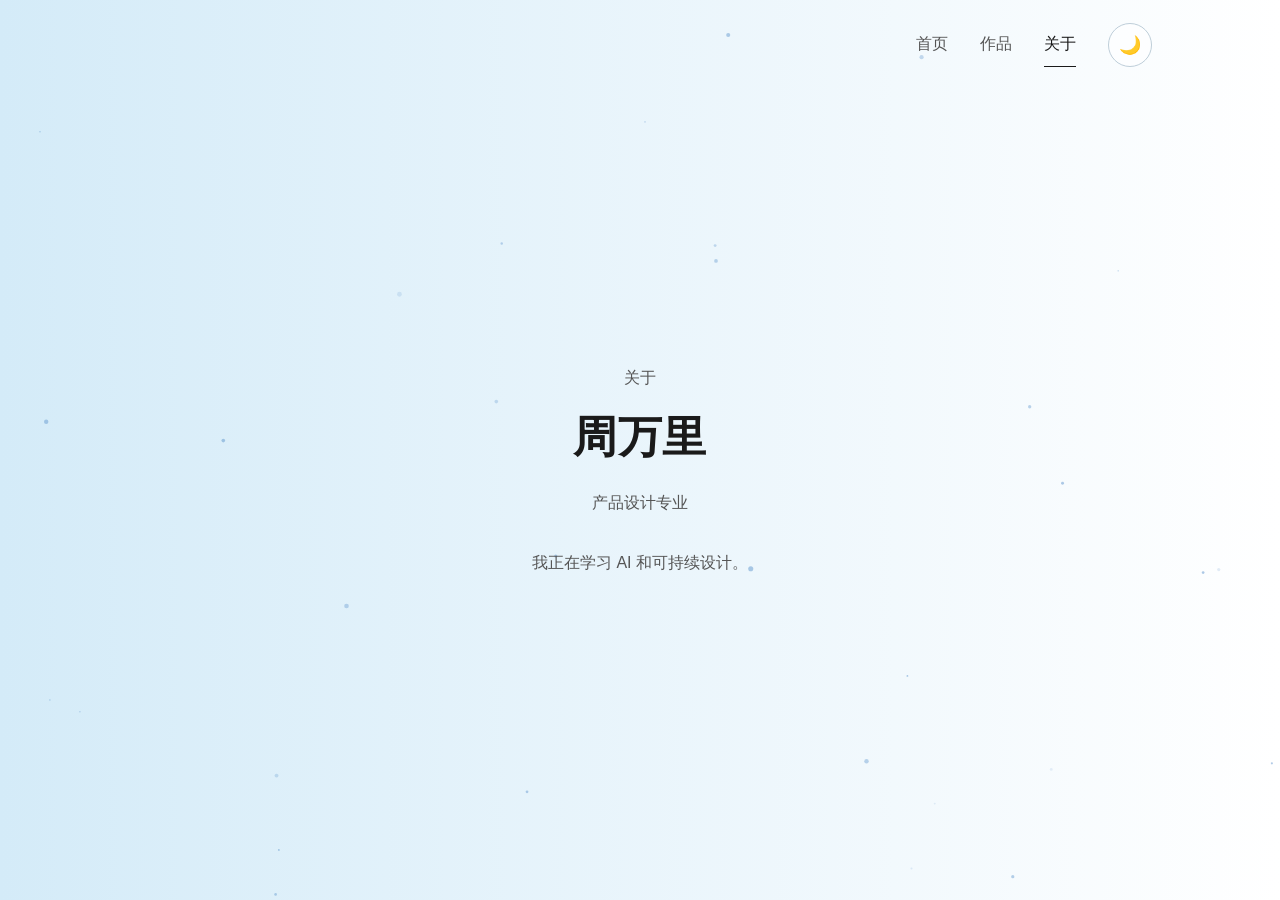
==== about.html @ 1b7b54f4 "作品集：三件作品 + 设计系统 + 响应式" ====
<!DOCTYPE html>
<html lang="zh-CN">
<head>
  <meta charset="UTF-8" />
  <meta name="viewport" content="width=device-width, initial-scale=1.0" />
  <meta name="description" content="周万里的个人作品集 · 产品设计、AI 与可持续设计。" />
  <title>周万里 · 关于</title>
  <link rel="stylesheet" href="style.css">
</head>
<body>
  <script>
    // 在内容绘制前恢复主题；存储不可用时仍可正常切换。
    try { document.body.classList.toggle('dark', localStorage.getItem('portfolio-theme') === 'dark'); } catch (_) {}
  </script>
  <canvas id="particles" aria-hidden="true"></canvas>
  <header class="site-header">
    <nav aria-label="主导航">
      <a href="index.html">首页</a>
      <a href="works.html">作品</a>
      <a href="about.html" aria-current="page">关于</a>
    </nav>
    <button id="themeToggle" class="theme-toggle" type="button" aria-label="切换深色模式" aria-pressed="false">🌙</button>
  </header>
  <main>
    <p class="eyebrow">关于</p>
    <h1>周万里</h1>
    <p>产品设计专业</p>
    <div class="page-content">
      <p>我正在学习 AI 和可持续设计。</p>
    </div>
  </main>
  <script>
    // 浅色粒子与深色萤火虫。
    const canvas = document.getElementById('particles');
    const ctx = canvas.getContext('2d');
    const reducedMotion = window.matchMedia('(prefers-reduced-motion: reduce)');
    const N = 32;
    let particles = [];

    function resize() {
      canvas.width = window.innerWidth;
      canvas.height = window.innerHeight;
    }
    window.addEventListener('resize', resize);
    resize();

    for (let i = 0; i < N; i++) {
      particles.push({
        x: Math.random() * canvas.width,
        y: Math.random() * canvas.height,
        r: Math.random() * 2 + 0.6,
        vx: (Math.random() - 0.5) * 0.35,
        vy: (Math.random() - 0.5) * 0.35,
        a: Math.random() * 0.45 + 0.15,
      });
    }

    function draw() {
      ctx.clearRect(0, 0, canvas.width, canvas.height);
      const dark = document.body.classList.contains('dark');
      const t = performance.now() / 1000;
      for (let i = 0; i < particles.length; i++) {
        const p = particles[i];
        if (!reducedMotion.matches) {
          p.x += p.vx;
          p.y += p.vy;
        }
        if (p.x < 0 || p.x > canvas.width) p.vx *= -1;
        if (p.y < 0 || p.y > canvas.height) p.vy *= -1;

        if (dark) {
          // 夜晚：萤火虫——暖黄绿 + 呼吸式明灭 + 光晕
          const blink = reducedMotion.matches ? 0.3 : 0.5 + 0.5 * Math.sin(t * 1.6 + i);
          const alpha = Math.min(0.2 + 0.6 * blink, 0.9);
          ctx.beginPath();
          ctx.arc(p.x, p.y, p.r * 1.1, 0, Math.PI * 2);
          ctx.fillStyle = 'rgba(205, 235, 120, ' + alpha + ')';
          ctx.shadowBlur = 14;
          ctx.shadowColor = 'rgba(205, 235, 120, 0.85)';
          ctx.fill();
          ctx.shadowBlur = 0;
        } else {
          // 白天：浅蓝小点
          ctx.beginPath();
          ctx.arc(p.x, p.y, p.r, 0, Math.PI * 2);
          ctx.fillStyle = 'rgba(110, 160, 210, ' + p.a + ')';
          ctx.fill();
        }
      }
      requestAnimationFrame(draw);
    }
    draw();

    const toggle = document.getElementById('themeToggle');
    function applyTheme(dark) {
      document.body.classList.toggle('dark', dark);
      toggle.textContent = dark ? '☀️' : '🌙';
      toggle.setAttribute('aria-label', dark ? '切换浅色模式' : '切换深色模式');
      toggle.setAttribute('aria-pressed', String(dark));
    }
    applyTheme(document.body.classList.contains('dark'));
    toggle.addEventListener('click', () => {
      const dark = !document.body.classList.contains('dark');
      applyTheme(dark);
      try { localStorage.setItem('portfolio-theme', dark ? 'dark' : 'light'); } catch (_) {}
    });
    window.addEventListener('storage', (event) => {
      if (event.key === 'portfolio-theme') applyTheme(event.newValue === 'dark');
    });
  </script>
</body>
</html>
---- style.css ----
* { margin: 0; padding: 0; box-sizing: border-box; }
    body {
      min-height: 100vh;
      min-height: 100svh;
      display: flex;
      flex-direction: column;
      background: linear-gradient(90deg, #d4ebf8 0%, #ffffff 100%);
      color: #1a1a1a;
      font-family: "PingFang SC", "Microsoft YaHei", -apple-system, sans-serif;
      font-size: 16px;
      line-height: 2.0;
      transition: color 0.4s;
    }
    #particles { position: fixed; inset: 0; width: 100%; height: 100%; z-index: 0; pointer-events: none; }
    .site-header {
      position: relative;
      z-index: 1;
      width: 100%;
      max-width: 1088px;
      margin: 0 auto;
      padding: 22px 32px;
      display: flex;
      align-items: center;
      justify-content: flex-end;
      gap: 32px;
    }
    nav { display: flex; align-items: center; gap: 32px; }
    a { color: inherit; text-decoration: none; }
    nav a { color: #555; padding: 6px 0; border-bottom: 1px solid transparent; }
    nav a:hover, nav a[aria-current="page"] { color: #1a1a1a; border-bottom-color: currentColor; }
    a:focus-visible, button:focus-visible { outline: 2px solid #426a8a; outline-offset: 6px; }
    .theme-toggle {
      flex: 0 0 44px;
      width: 44px;
      height: 44px;
      border: 1px solid #bdcdd8;
      border-radius: 50%;
      background: rgba(255, 255, 255, 0.55);
      font-size: 18px;
      cursor: pointer;
    }
    main {
      position: relative;
      z-index: 1;
      flex: 1;
      display: flex;
      flex-direction: column;
      align-items: center;
      justify-content: center;
      width: 100%;
      max-width: 704px;
      margin: 0 auto;
      padding: 64px 24px 112px;
      text-align: center;
    }
    h1 { font-size: 44px; font-weight: 600; line-height: 1.4; letter-spacing: 0.02em; margin-bottom: 20px; }
    p { font-size: 16px; line-height: 2.0; color: #555; }
    .eyebrow { margin-bottom: 12px; }
    .page-content { margin-top: 28px; }
    .mark { margin-top: 56px; font-size: 12px; color: #677786; letter-spacing: 0.12em; }
    .works-page { max-width: 1088px; padding-left: 32px; padding-right: 32px; }
    .project { width: 100%; }
    .project + .project { margin-top: 96px; }
    .project img { display: block; width: 100%; height: auto; }
    .project-intro { max-width: 656px; margin: 32px auto 48px; }
    .project-intro h2 { font-size: 32px; font-weight: 600; line-height: 1.4; letter-spacing: 0.02em; margin-bottom: 16px; }
    .project-gallery { display: grid; grid-template-columns: repeat(auto-fit, minmax(min(100%, 280px), 1fr)); gap: 24px; }
    body.dark { background: linear-gradient(90deg, #211a38 0%, #110d1e 100%); color: #f0ecf7; }
    body.dark p, body.dark nav a { color: #b2a9c6; }
    body.dark nav a:hover, body.dark nav a[aria-current="page"] { color: #f0ecf7; }
    body.dark .theme-toggle { background: rgba(56, 47, 80, 0.75); border-color: #4a3f66; }
    body.dark .mark { color: #a49bb8; }
    body.dark a:focus-visible, body.dark button:focus-visible { outline-color: #cddd92; }
    @media (max-width: 480px) {
      .site-header { justify-content: center; gap: 24px; padding: 18px 20px; }
      nav { gap: 24px; }
      main { padding: 48px 24px 80px; }
    }
    @media (width < 640px) {
      body { line-height: 1.8; }
      .site-header { justify-content: center; gap: 20px; padding-left: 20px; padding-right: 20px; }
      nav { justify-content: center; gap: 20px; font-size: 14px; }
      main { padding-left: 20px; padding-right: 20px; }
      h1 { font-size: 28px; }
      p { font-size: 16px; line-height: 1.8; }
      p + p, .page-content { margin-top: 24px; }
      .works-page { padding-left: 20px; padding-right: 20px; }
      .project + .project { margin-top: 64px; }
      .project-intro { margin: 24px auto; }
      .project-intro h2 { font-size: 24px; }
      .project-gallery { grid-template-columns: 1fr; }
    }
    @media (prefers-reduced-motion: reduce) { body { transition: none; } }
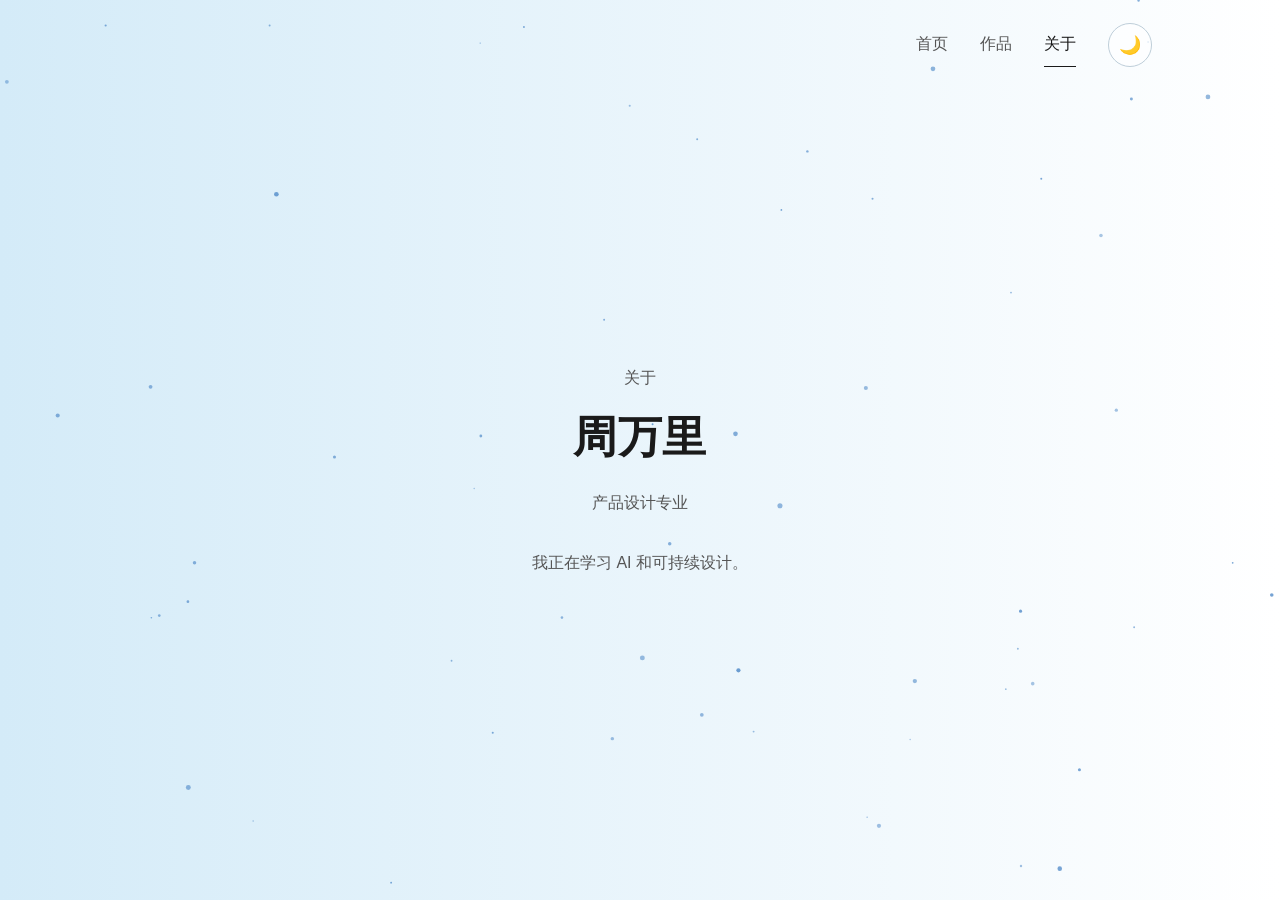
==== commit b03769c9: "粒子交互：鼠标圈内聚拢 + 点击局部散开" ====
--- a/about.html
+++ b/about.html
@@ -29,68 +29,8 @@
       <p>我正在学习 AI 和可持续设计。</p>
     </div>
   </main>
+  <script src="particles.js"></script>
   <script>
-    // 浅色粒子与深色萤火虫。
-    const canvas = document.getElementById('particles');
-    const ctx = canvas.getContext('2d');
-    const reducedMotion = window.matchMedia('(prefers-reduced-motion: reduce)');
-    const N = 32;
-    let particles = [];
-
-    function resize() {
-      canvas.width = window.innerWidth;
-      canvas.height = window.innerHeight;
-    }
-    window.addEventListener('resize', resize);
-    resize();
-
-    for (let i = 0; i < N; i++) {
-      particles.push({
-        x: Math.random() * canvas.width,
-        y: Math.random() * canvas.height,
-        r: Math.random() * 2 + 0.6,
-        vx: (Math.random() - 0.5) * 0.35,
-        vy: (Math.random() - 0.5) * 0.35,
-        a: Math.random() * 0.45 + 0.15,
-      });
-    }
-
-    function draw() {
-      ctx.clearRect(0, 0, canvas.width, canvas.height);
-      const dark = document.body.classList.contains('dark');
-      const t = performance.now() / 1000;
-      for (let i = 0; i < particles.length; i++) {
-        const p = particles[i];
-        if (!reducedMotion.matches) {
-          p.x += p.vx;
-          p.y += p.vy;
-        }
-        if (p.x < 0 || p.x > canvas.width) p.vx *= -1;
-        if (p.y < 0 || p.y > canvas.height) p.vy *= -1;
-
-        if (dark) {
-          // 夜晚：萤火虫——暖黄绿 + 呼吸式明灭 + 光晕
-          const blink = reducedMotion.matches ? 0.3 : 0.5 + 0.5 * Math.sin(t * 1.6 + i);
-          const alpha = Math.min(0.2 + 0.6 * blink, 0.9);
-          ctx.beginPath();
-          ctx.arc(p.x, p.y, p.r * 1.1, 0, Math.PI * 2);
-          ctx.fillStyle = 'rgba(205, 235, 120, ' + alpha + ')';
-          ctx.shadowBlur = 14;
-          ctx.shadowColor = 'rgba(205, 235, 120, 0.85)';
-          ctx.fill();
-          ctx.shadowBlur = 0;
-        } else {
-          // 白天：浅蓝小点
-          ctx.beginPath();
-          ctx.arc(p.x, p.y, p.r, 0, Math.PI * 2);
-          ctx.fillStyle = 'rgba(110, 160, 210, ' + p.a + ')';
-          ctx.fill();
-        }
-      }
-      requestAnimationFrame(draw);
-    }
-    draw();
-
     const toggle = document.getElementById('themeToggle');
     function applyTheme(dark) {
       document.body.classList.toggle('dark', dark);
